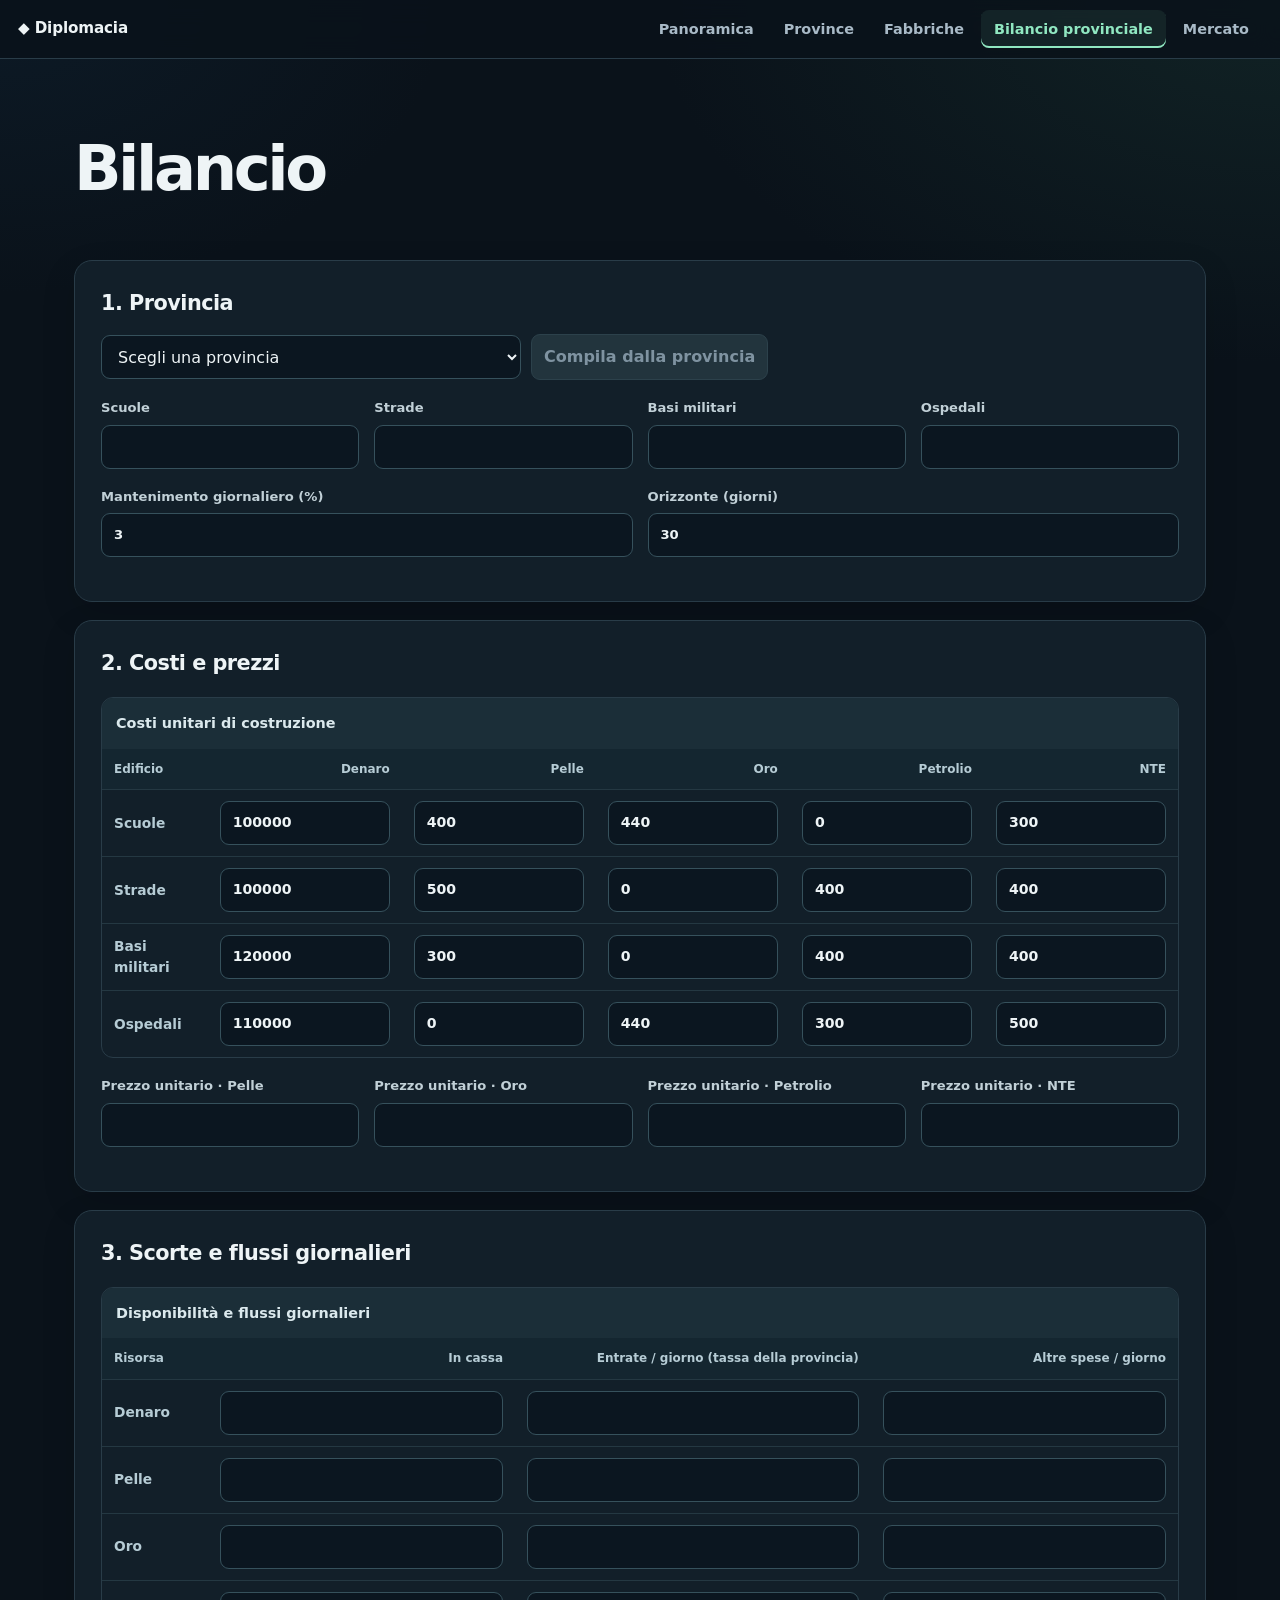
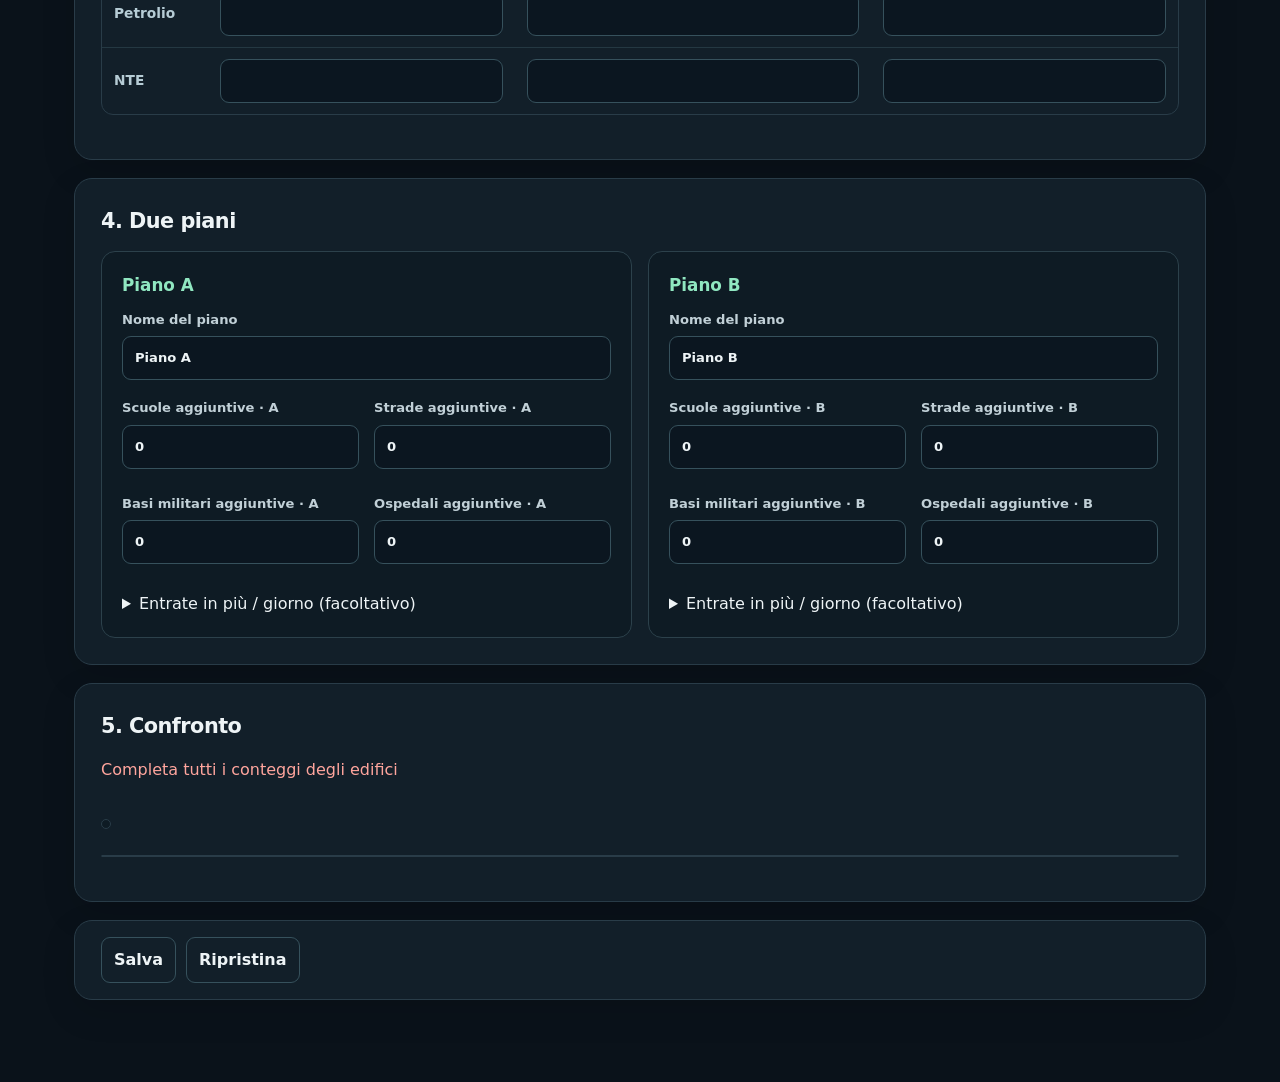
==== bilancio.html @ f55ecc8c "Sito compattato 2026-10-16 15:44" ====
<!doctype html><html lang="it"><head><meta charset="utf-8"><meta name="viewport" content="width=device-width,initial-scale=1"><title>Bilancio · Diplomacia</title><link rel="stylesheet" href="unified.css"><link rel="stylesheet" href="bilancio.css"></head><body>
<nav class="unified-nav" aria-label="Sezioni Diplomacia"><a href="index.html">Panoramica</a><a href="province.html">Province</a><a href="fabbriche.html">Fabbriche</a><a href="bilancio.html" aria-current="page">Bilancio provinciale</a><a href="mercato.html">Mercato</a></nav>
<main><header><h1>Bilancio</h1></header>
<section><h2>1. Provincia</h2><div class="pick"><select id="province" aria-label="Provincia"><option value="">Scegli una provincia</option></select><button id="load-province" type="button">Compila dalla provincia</button></div><p id="source" class="muted" role="status"></p><div id="counts" class="fields"></div><div class="fields"><label>Mantenimento giornaliero (%)<input id="rate" type="number" min="0" max="100" step="0.1" value="3"></label><label>Orizzonte (giorni)<input id="days" type="number" min="1" max="3650" step="1" value="30"></label></div></section>
<section><h2>2. Costi e prezzi</h2><div class="table-wrap"><table id="costs"><caption>Costo di un edificio</caption></table></div><div id="prices" class="fields"></div><p id="price-note" class="muted"></p><input id="price-source" type="hidden"></section>
<section><h2>3. Scorte e flussi giornalieri</h2><div class="table-wrap"><table id="finance"><caption>Altre uscite: escluso il mantenimento degli edifici</caption></table></div><button id="zero-flows" type="button" hidden></button></section>
<section><h2>4. Due piani</h2><div id="plans" class="plan-grid"></div></section>
<section id="results" aria-live="polite"><h2>5. Confronto</h2><p id="error" role="alert"></p><div id="summary" class="plan-grid"></div><div class="compare-tabs" id="compare-tabs" aria-label="Mostra"></div><div class="table-wrap"><table id="compare"></table></div></section>
<section class="save-row"><button id="save" type="button">Salva</button> <button id="restore" type="button">Ripristina</button><span id="save-status" role="status"></span></section>
</main><script src="sito.js"></script><script type="module" src="bilancio.js"></script></body></html>
---- unified.css ----
/* Tema comune Diplomacia: palette verde/menta/oro del simulatore Province (v9). Solo aspetto, nessuna logica. */
:root{--dip-bg:#0a121a;--dip-panel:#121f29;--dip-panel-2:#0e1b24;--dip-field:#0b1620;--dip-line:#293c48;--dip-line-2:#36515c;--dip-text:#eef4f6;--dip-soft:#a9bac7;--dip-accent:#90e7c1;--dip-accent-ink:#06231a;--dip-gold:#e6bd80;--dip-danger:#ffa59d;--dip-font:"Segoe UI Variable Text","Segoe UI",Inter,system-ui,-apple-system,sans-serif;--dip-glow:radial-gradient(ellipse 70vw 520px at 100% 0,#21493e4d,transparent 70%),radial-gradient(ellipse 50vw 420px at 0 0,#14324a40,transparent 70%);color-scheme:dark}
/* Ogni foglio di pagina, caricato dopo questo, applica lo sfondo con: background:var(--dip-glow) no-repeat var(--dip-bg) */
html{scrollbar-color:#2e4652 var(--dip-bg);scroll-padding-top:72px}
body{font-family:var(--dip-font);-webkit-font-smoothing:antialiased}
::selection{background:#90e7c155;color:#fff}

/* Navigazione: marchio a sinistra, sezioni a destra, fissa in alto */
.unified-nav{position:sticky;top:0;z-index:20;display:flex;align-items:center;gap:4px;flex-wrap:wrap;padding:10px max(18px,calc((100vw - 1384px)/2));background:#0a121ad9;-webkit-backdrop-filter:blur(12px);backdrop-filter:blur(12px);border-bottom:1px solid var(--dip-line)}
.unified-nav::before{content:"◆ Diplomacia";margin-right:auto;padding-right:16px;color:var(--dip-text);font:750 .95rem/1 var(--dip-font);letter-spacing:-.01em}
.unified-nav a{display:inline-flex;align-items:center;min-height:38px;padding:8px 13px;border:0;border-radius:8px;background:transparent;color:var(--dip-soft);text-decoration:none;font:600 .9rem var(--dip-font)}
.unified-nav a:hover{background:#1c2e38;color:#fff}
.unified-nav a:focus-visible{outline:2px solid var(--dip-accent);outline-offset:2px}
.unified-nav a[aria-current="page"]{background:#90e7c114;color:var(--dip-accent);box-shadow:inset 0 -2px var(--dip-accent)}

/* Collegamento al raccoglitore Firefox in fondo alle pagine */
a[href="/connect.html"]{display:inline-flex;align-items:center;gap:8px;margin:0 0 34px;padding:10px 16px;border:1px solid var(--dip-line-2);border-radius:999px;color:var(--dip-soft);text-decoration:none;font-size:.85rem}
a[href="/connect.html"]::before{content:"🦊"}
a[href="/connect.html"]:hover{color:var(--dip-accent);border-color:#4c736c}

@media(max-width:600px){html{scroll-padding-top:0}.unified-nav{position:relative;padding:8px 10px;gap:2px}.unified-nav::before{width:100%;margin:2px 0 6px;padding:0 4px}.unified-nav a{padding:7px 9px;font-size:.82rem;min-height:36px}}
@media(prefers-reduced-motion:no-preference){.unified-nav a,a[href="/connect.html"]{transition:background .16s,color .16s,border-color .16s}}
---- bilancio.css ----
*{box-sizing:border-box}body{margin:0;background:var(--dip-glow) no-repeat var(--dip-bg);color:var(--dip-text);font-size:16px;line-height:1.55}main{max-width:1180px;margin:auto;padding:40px 24px 64px}header{padding:24px 0 22px}h1{font-size:clamp(2.3rem,5vw,3.9rem);letter-spacing:-.055em;line-height:1.08;font-weight:750;margin:12px 0 18px}h2{font-size:1.3rem;letter-spacing:-.025em;margin:0 0 14px}h3{font-size:1.05rem;margin:0 0 12px}p{color:#c8d6dc}.eyebrow{color:var(--dip-accent);font-weight:750;letter-spacing:.16em;font-size:.7rem;margin:0}.lead{font-size:1.08rem;line-height:1.65;max-width:680px;color:var(--dip-soft)}.privacy{display:flex;align-items:center;gap:10px;max-width:max-content;margin:22px 0 0;border:1px solid #315348;border-radius:12px;padding:12px 16px;background:#10251f;color:#bad6ca;font-size:.86rem}.privacy::before{content:"🔒";font-size:.95rem}section{padding:26px;margin:18px 0;background:var(--dip-panel);border:1px solid var(--dip-line);border-radius:18px;box-shadow:0 12px 35px #0000001f}.section-head{display:flex;justify-content:space-between;align-items:baseline;gap:12px;flex-wrap:wrap}.tag{font-size:.72rem;color:var(--dip-accent);background:#90e7c112;border:1px solid #90e7c12e;padding:5px 10px;border-radius:999px}.muted{font-size:.84rem;color:var(--dip-soft)}label{display:block;color:#c1d0d7;font-size:.82rem;font-weight:550}input,select,button{font:inherit;border-radius:9px;padding:10px 12px;border:1px solid var(--dip-line-2)}input,select{background:var(--dip-field);color:var(--dip-text);width:100%;margin-top:6px;min-width:100px;min-height:44px}input:hover,select:hover{border-color:#4a6774}input:focus-visible,select:focus-visible,button:focus-visible,a:focus-visible{outline:2px solid var(--dip-accent);outline-offset:3px}input:invalid{border-color:#c98a6e}button{background:var(--dip-accent);border-color:var(--dip-accent);color:var(--dip-accent-ink);font-weight:700;cursor:pointer;margin:8px 0}button:not(:disabled):hover{background:#a8f0d0}button:disabled{background:#22343d;border-color:#2c414b;color:#7f93a1;cursor:default}#province{max-width:420px}.pick{display:flex;gap:10px;align-items:center;flex-wrap:wrap}.pick select{margin-top:0;flex:1;min-width:200px;max-width:420px}.pick button{margin:0}.save-row{display:flex;gap:10px;align-items:center;flex-wrap:wrap;padding:16px 26px}.save-row button{margin:0;background:transparent;color:var(--dip-text);border-color:var(--dip-line-2)}.save-row button:not(:disabled):hover{background:#1a2b34}#save-status{font-size:.85rem;color:var(--dip-soft)}#source:empty,#price-note:empty{display:none}.fields{display:grid;grid-template-columns:repeat(auto-fit,minmax(160px,1fr));gap:15px;margin:18px 0}.plan-grid{display:grid;grid-template-columns:repeat(auto-fit,minmax(270px,1fr));gap:16px}.plan{padding:20px;background:var(--dip-panel-2);border:1px solid #2c414b;border-radius:14px}.plan h3{color:var(--dip-accent)}.plan label{margin-bottom:10px}.plan .fields{grid-template-columns:repeat(2,minmax(0,1fr))}.table-wrap{overflow-x:auto;margin:18px 0;border:1px solid var(--dip-line);border-radius:12px}table{border-collapse:collapse;width:100%;font-size:.86rem;font-variant-numeric:tabular-nums}caption{text-align:left;color:#dbe9ed;font-weight:650;font-size:.9rem;padding:14px;background:#1b2e38}th,td{padding:11px 12px;border-bottom:1px solid #243842;text-align:right;vertical-align:top}th:first-child,td:first-child{text-align:left}tbody tr:last-child>*{border-bottom:0}thead{background:#142630}thead th{font-size:.75rem}th{font-weight:600;color:#b6ccd5}tbody tr:hover{background:#90e7c108}table input{min-width:105px;font-size:.88rem;margin-top:0}table label{font-size:0;margin:0}.compare-tabs{display:inline-flex;gap:4px;margin:20px 0 0;padding:4px;border:1px solid var(--dip-line);border-radius:11px;background:var(--dip-panel-2)}.compare-tabs button{margin:0;padding:7px 14px;font-size:.85rem;font-weight:600;background:transparent;border:0;color:var(--dip-soft)}.compare-tabs button:not(:disabled):hover{background:#1a2b34;color:#fff}.compare-tabs button[aria-pressed="true"]{background:#263c45;color:var(--dip-accent)}#compare td.neg{color:var(--dip-danger)}#compare td.pos{color:var(--dip-accent)}#compare td.warn{color:var(--dip-gold)}.plan .muted{margin:2px 0 10px;font-size:.76rem}table label input{font-size:.88rem}tbody th{vertical-align:middle}td{vertical-align:middle}#finance input{min-width:130px}#counts{grid-template-columns:repeat(auto-fit,minmax(130px,1fr))}.metric{font-size:1.8rem;font-weight:750;letter-spacing:-.04em;color:var(--dip-accent);line-height:1.2}.warning{color:var(--dip-gold)}.result-line{display:flex;justify-content:space-between;gap:14px;margin:9px 0;padding-bottom:9px;border-bottom:1px solid #243842;font-size:.86rem}.result-line:last-child{border-bottom:0}.result-line strong{text-align:right;font-variant-numeric:tabular-nums}#error{color:var(--dip-danger)}#error:empty{display:none}footer{color:var(--dip-soft);font-size:.82rem;padding:20px 4px}a{color:var(--dip-accent)}@media(max-width:600px){main{padding:22px 14px}header{padding-top:12px}section{padding:18px 14px}.plan{padding:14px}.plan-grid{grid-template-columns:1fr}.fields{grid-template-columns:repeat(2,minmax(0,1fr))}th,td{padding:9px 8px}.section-head{display:block}.tag{display:inline-block;margin-bottom:12px}.privacy{max-width:none}}@media(prefers-reduced-motion:no-preference){button,input,select{transition:background .16s,border-color .16s}}
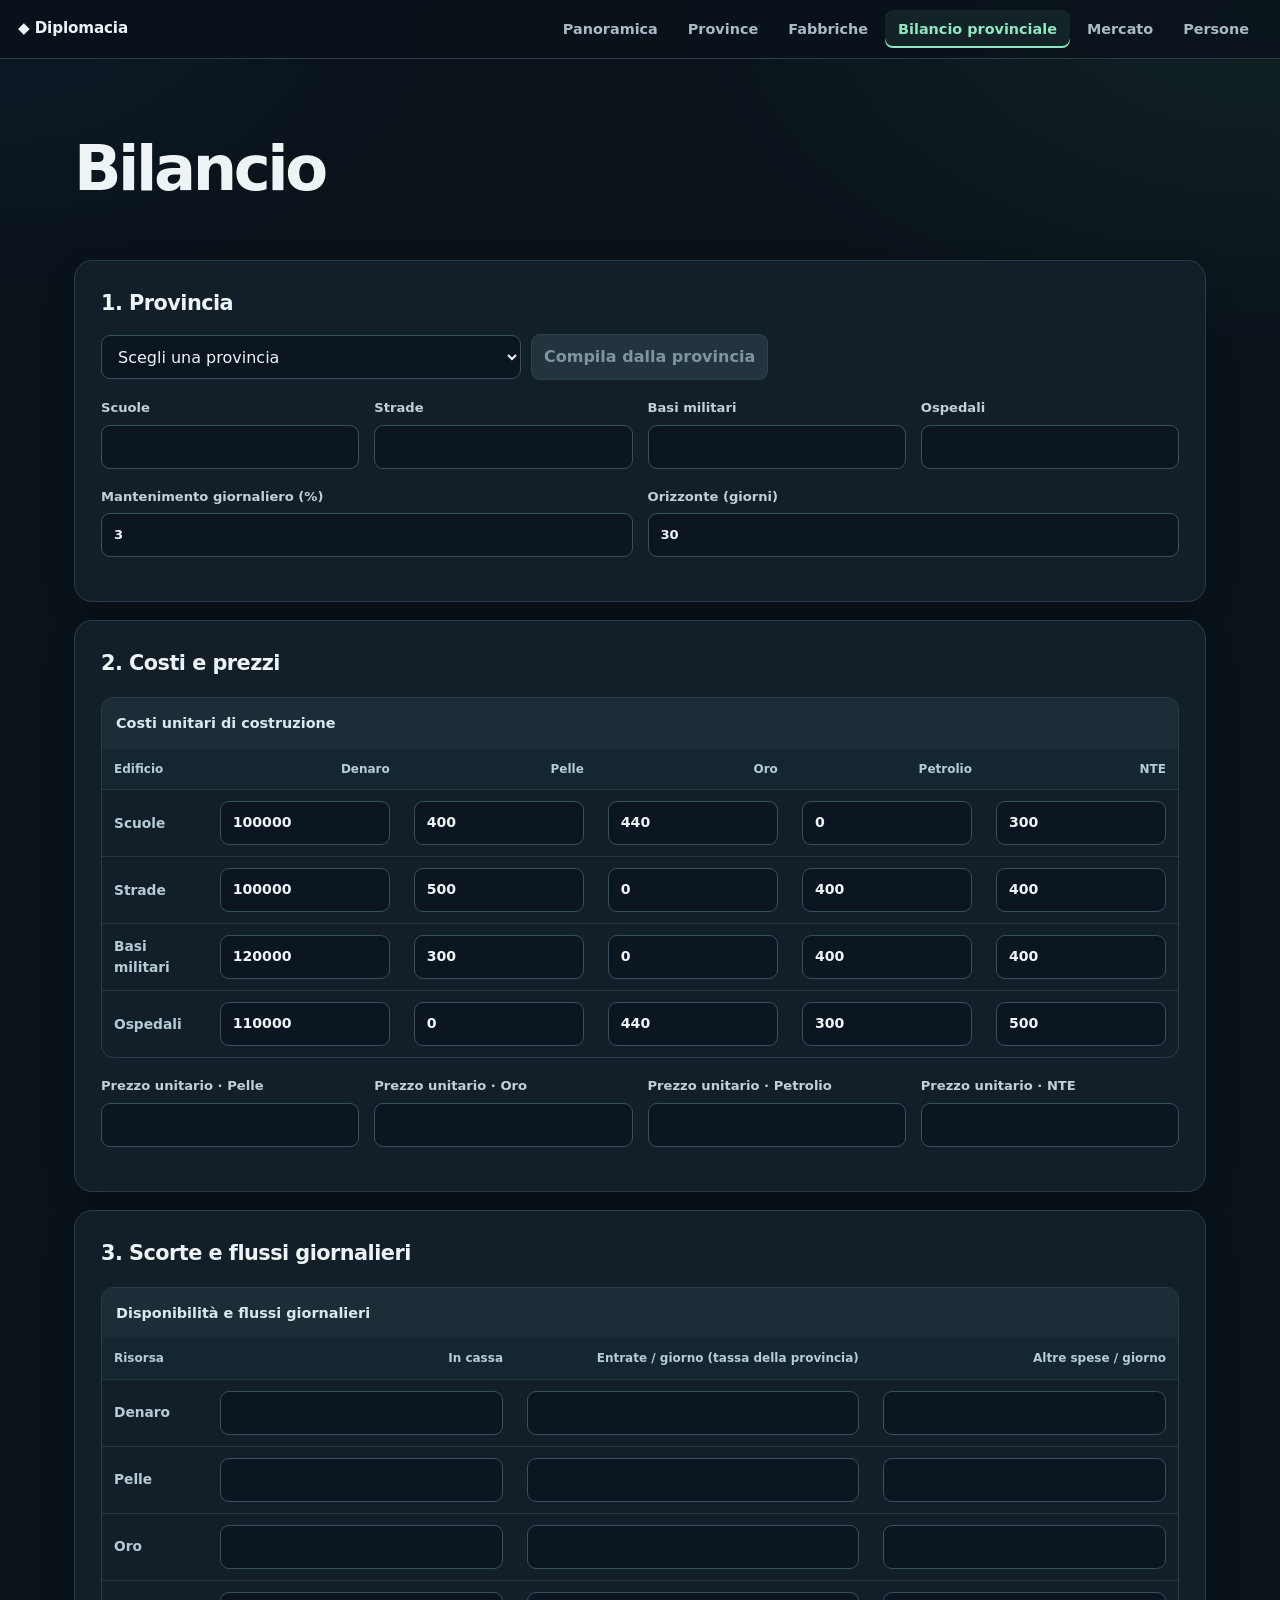
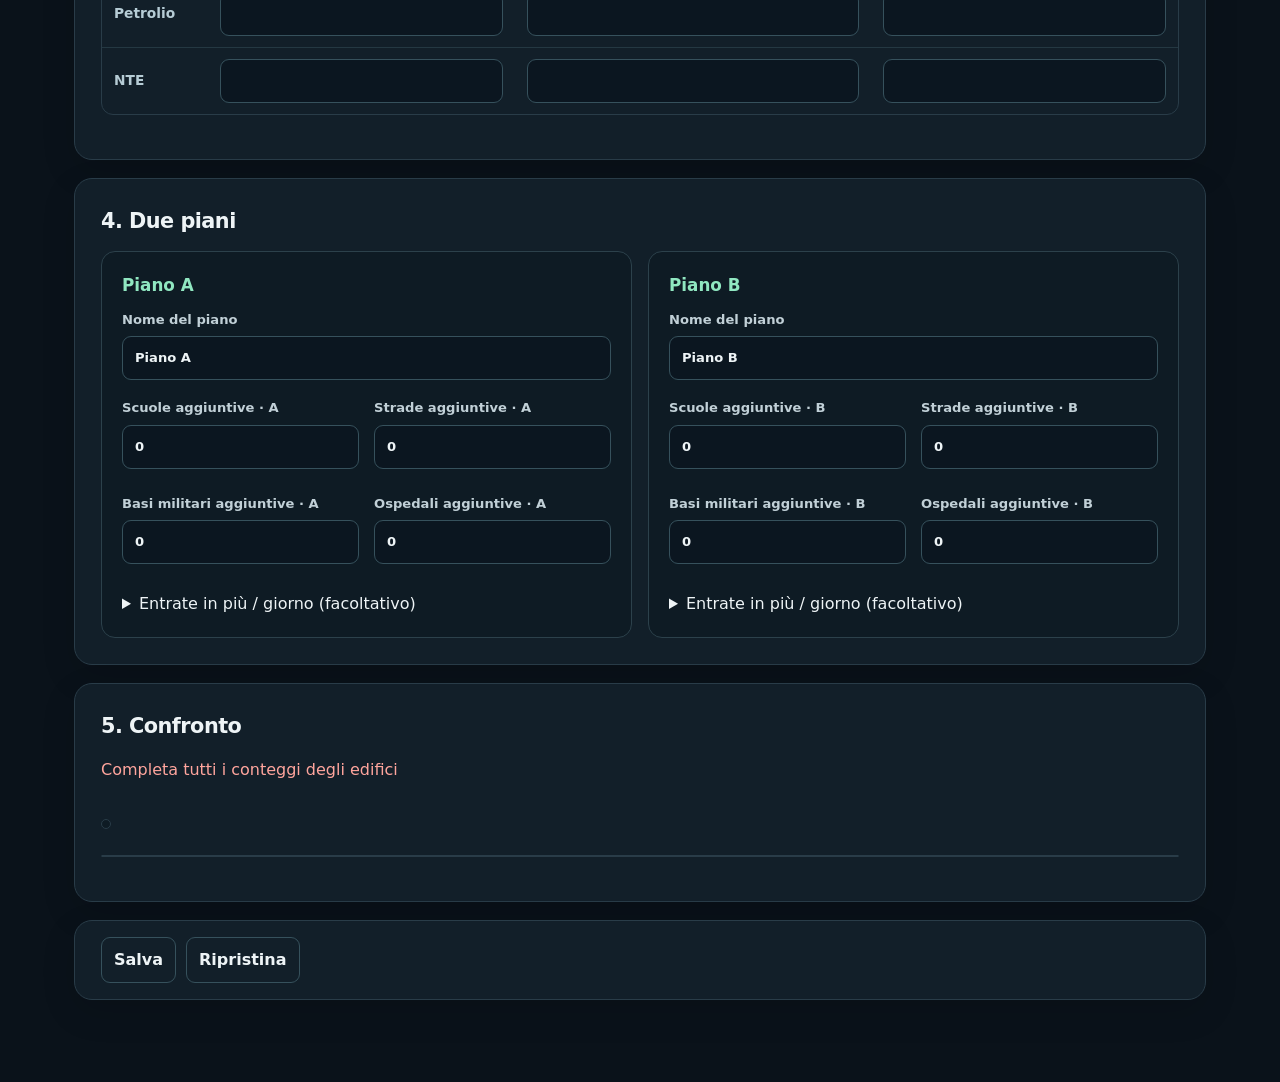
==== commit c0529a3d: "Sito compattato 2026-10-24 08:44" ====
--- a/bilancio.html
+++ b/bilancio.html
@@ -1,5 +1,5 @@
 <!doctype html><html lang="it"><head><meta charset="utf-8"><meta name="viewport" content="width=device-width,initial-scale=1"><title>Bilancio · Diplomacia</title><link rel="stylesheet" href="unified.css"><link rel="stylesheet" href="bilancio.css"></head><body>
-<nav class="unified-nav" aria-label="Sezioni Diplomacia"><a href="index.html">Panoramica</a><a href="province.html">Province</a><a href="fabbriche.html">Fabbriche</a><a href="bilancio.html" aria-current="page">Bilancio provinciale</a><a href="mercato.html">Mercato</a></nav>
+<nav class="unified-nav" aria-label="Sezioni Diplomacia"><a href="index.html">Panoramica</a><a href="province.html">Province</a><a href="fabbriche.html">Fabbriche</a><a href="bilancio.html" aria-current="page">Bilancio provinciale</a><a href="mercato.html">Mercato</a><a href="persone-numeri.html">Persone</a></nav>
 <main><header><h1>Bilancio</h1></header>
 <section><h2>1. Provincia</h2><div class="pick"><select id="province" aria-label="Provincia"><option value="">Scegli una provincia</option></select><button id="load-province" type="button">Compila dalla provincia</button></div><p id="source" class="muted" role="status"></p><div id="counts" class="fields"></div><div class="fields"><label>Mantenimento giornaliero (%)<input id="rate" type="number" min="0" max="100" step="0.1" value="3"></label><label>Orizzonte (giorni)<input id="days" type="number" min="1" max="3650" step="1" value="30"></label></div></section>
 <section><h2>2. Costi e prezzi</h2><div class="table-wrap"><table id="costs"><caption>Costo di un edificio</caption></table></div><div id="prices" class="fields"></div><p id="price-note" class="muted"></p><input id="price-source" type="hidden"></section>
